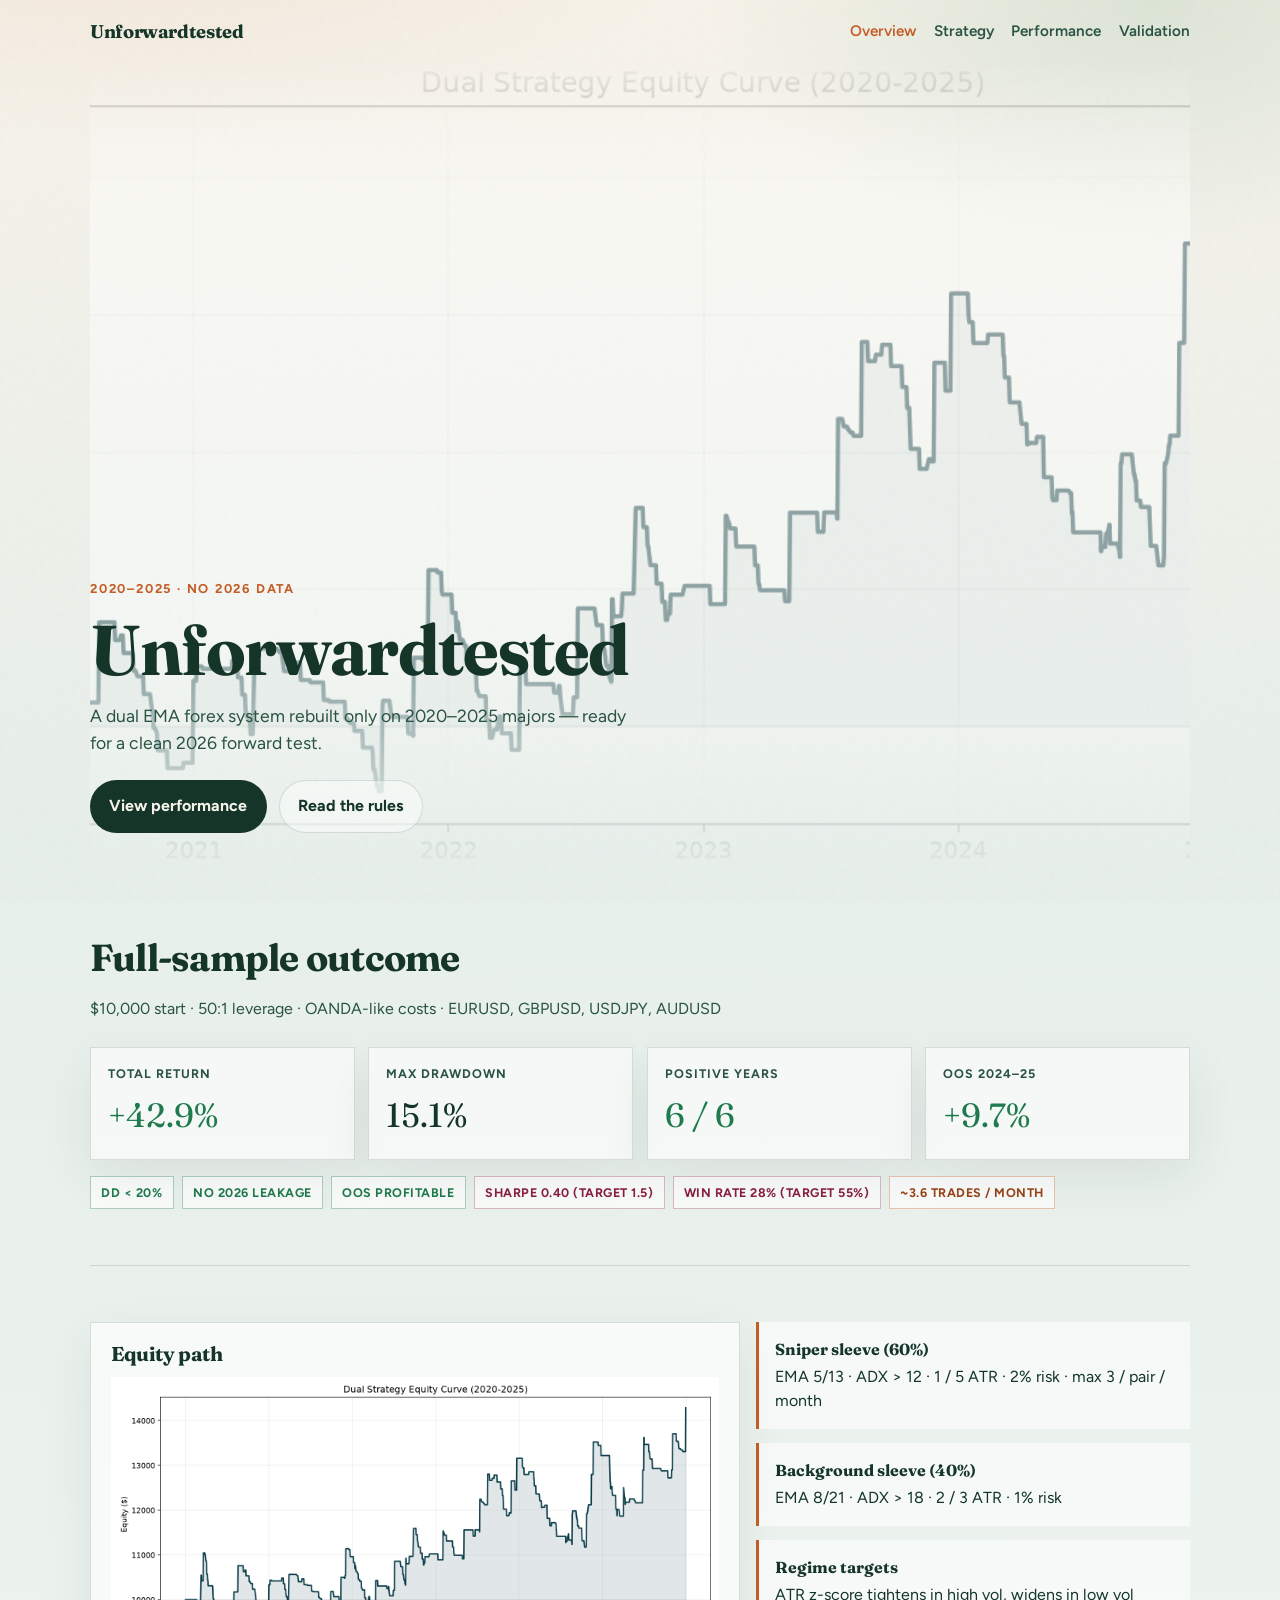
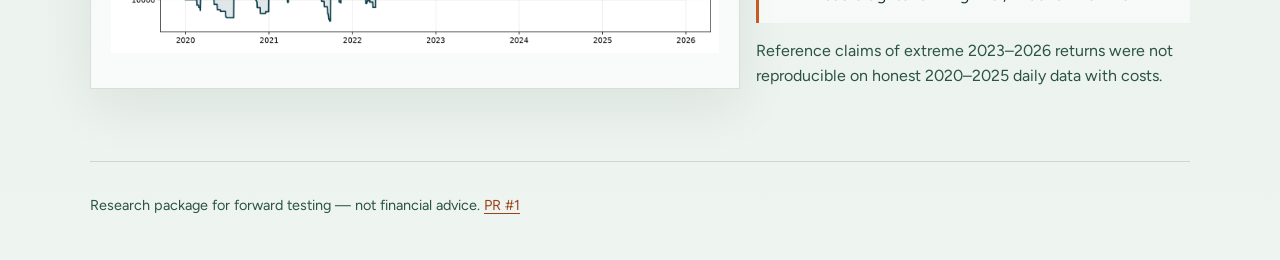
==== docs/index.html @ 8cc8ea9a "Add browsable HTML report pages for the 2020-2025 strategy Static multi-page site under docs/ with o" ====
<!DOCTYPE html>
<html lang="en">
<head>
  <meta charset="UTF-8" />
  <meta name="viewport" content="width=device-width, initial-scale=1" />
  <title>Unforwardtested — 2020–2025 Dual EMA Strategy</title>
  <link rel="stylesheet" href="styles.css" />
</head>
<body>
  <div class="wrap">
    <nav class="nav">
      <a class="brand" href="index.html">Unforwardtested</a>
      <div class="nav-links">
        <a class="active" href="index.html">Overview</a>
        <a href="strategy.html">Strategy</a>
        <a href="performance.html">Performance</a>
        <a href="validation.html">Validation</a>
      </div>
    </nav>

    <header class="hero">
      <div class="hero-visual" aria-hidden="true">
        <img src="assets/equity_curve.png" alt="" />
      </div>
      <div class="hero-copy">
        <p class="eyebrow">2020–2025 · No 2026 data</p>
        <h1>Unforwardtested</h1>
        <p class="lede">
          A dual EMA forex system rebuilt only on 2020–2025 majors — ready for a clean 2026 forward test.
        </p>
        <div class="cta-row">
          <a class="btn btn-primary" href="performance.html">View performance</a>
          <a class="btn btn-ghost" href="strategy.html">Read the rules</a>
        </div>
      </div>
    </header>

    <section class="section">
      <div class="section-head">
        <h2>Full-sample outcome</h2>
        <p>$10,000 start · 50:1 leverage · OANDA-like costs · EURUSD, GBPUSD, USDJPY, AUDUSD</p>
      </div>
      <div class="metric-strip">
        <div class="metric">
          <div class="label">Total return</div>
          <div class="value good">+42.9%</div>
        </div>
        <div class="metric">
          <div class="label">Max drawdown</div>
          <div class="value">15.1%</div>
        </div>
        <div class="metric">
          <div class="label">Positive years</div>
          <div class="value good">6 / 6</div>
        </div>
        <div class="metric">
          <div class="label">OOS 2024–25</div>
          <div class="value good">+9.7%</div>
        </div>
      </div>
      <div class="badge-row">
        <span class="badge pass">DD &lt; 20%</span>
        <span class="badge pass">No 2026 leakage</span>
        <span class="badge pass">OOS profitable</span>
        <span class="badge fail">Sharpe 0.40 (target 1.5)</span>
        <span class="badge fail">Win rate 28% (target 55%)</span>
        <span class="badge partial">~3.6 trades / month</span>
      </div>
    </section>

    <section class="section">
      <div class="grid-2">
        <div class="panel">
          <h3>Equity path</h3>
          <img src="assets/equity_curve.png" alt="Equity curve 2020 to 2025" />
        </div>
        <div>
          <ul class="rule-list">
            <li>
              <strong>Sniper sleeve (60%)</strong>
              EMA 5/13 · ADX &gt; 12 · 1 / 5 ATR · 2% risk · max 3 / pair / month
            </li>
            <li>
              <strong>Background sleeve (40%)</strong>
              EMA 8/21 · ADX &gt; 18 · 2 / 3 ATR · 1% risk
            </li>
            <li>
              <strong>Regime targets</strong>
              ATR z-score tightens in high vol, widens in low vol
            </li>
          </ul>
          <p style="margin:1rem 0 0;color:var(--ink-soft)">
            Reference claims of extreme 2023–2026 returns were not reproducible on honest 2020–2025 daily data with costs.
          </p>
        </div>
      </div>
    </section>

    <footer class="footer">
      Research package for forward testing — not financial advice.
      <a href="https://github.com/cyrusw17/unforwardtested/pull/1">PR #1</a>
    </footer>
  </div>
</body>
</html>
---- docs/styles.css ----
@import url("https://fonts.googleapis.com/css2?family=Fraunces:opsz,wght@9..144,500;9..144,700&family=Figtree:wght@400;500;600;700&display=swap");

:root {
  --ink: #143528;
  --ink-soft: #2a5343;
  --paper: #f3efe4;
  --paper-2: #e7efea;
  --copper: #c45c26;
  --copper-deep: #9a4318;
  --line: rgba(20, 53, 40, 0.14);
  --good: #1f7a4d;
  --bad: #8b1e3f;
  --shadow: 0 18px 50px rgba(20, 53, 40, 0.08);
  --max: 1100px;
}

* { box-sizing: border-box; }
html { scroll-behavior: smooth; }
body {
  margin: 0;
  font-family: "Figtree", sans-serif;
  color: var(--ink);
  background:
    radial-gradient(1200px 600px at 10% -10%, rgba(196, 92, 38, 0.12), transparent 55%),
    radial-gradient(900px 500px at 90% 0%, rgba(31, 122, 77, 0.12), transparent 50%),
    linear-gradient(180deg, #f7f3ea 0%, var(--paper-2) 45%, #eef4f0 100%);
  min-height: 100vh;
  line-height: 1.55;
}

body::before {
  content: "";
  position: fixed;
  inset: 0;
  pointer-events: none;
  opacity: 0.035;
  background-image: url("data:image/svg+xml,%3Csvg viewBox='0 0 200 200' xmlns='http://www.w3.org/2000/svg'%3E%3Cfilter id='n'%3E%3CfeTurbulence type='fractalNoise' baseFrequency='0.8' numOctaves='4' stitchTiles='stitch'/%3E%3C/filter%3E%3Crect width='100%25' height='100%25' filter='url(%23n)'/%3E%3C/svg%3E");
  z-index: 0;
}

a { color: var(--copper-deep); text-decoration-thickness: 1px; text-underline-offset: 3px; }
a:hover { color: var(--copper); }

.wrap {
  width: min(var(--max), calc(100% - 2rem));
  margin: 0 auto;
  position: relative;
  z-index: 1;
}

.nav {
  display: flex;
  align-items: center;
  justify-content: space-between;
  gap: 1rem;
  padding: 1.1rem 0 0.4rem;
}
.brand {
  font-family: "Fraunces", serif;
  font-weight: 700;
  font-size: 1.15rem;
  letter-spacing: -0.02em;
  color: var(--ink);
  text-decoration: none;
}
.nav-links {
  display: flex;
  flex-wrap: wrap;
  gap: 0.85rem 1.1rem;
  font-size: 0.95rem;
  font-weight: 600;
}
.nav-links a {
  color: var(--ink-soft);
  text-decoration: none;
}
.nav-links a:hover,
.nav-links a.active { color: var(--copper); }

.hero {
  min-height: calc(100vh - 4.5rem);
  display: grid;
  align-content: end;
  padding: 2rem 0 3rem;
  position: relative;
}
.hero-visual {
  position: absolute;
  inset: 0;
  z-index: 0;
  border-radius: 0;
  overflow: hidden;
  mask-image: linear-gradient(180deg, transparent 0%, #000 18%, #000 72%, transparent 100%);
}
.hero-visual img {
  width: 100%;
  height: 100%;
  object-fit: cover;
  object-position: center 35%;
  opacity: 0.42;
  filter: saturate(0.85) contrast(1.05);
  transform: scale(1.02);
  animation: drift 18s ease-in-out infinite alternate;
}
@keyframes drift {
  from { transform: scale(1.02) translateY(0); }
  to { transform: scale(1.05) translateY(-1.5%); }
}
.hero-copy {
  position: relative;
  z-index: 1;
  max-width: 38rem;
  animation: rise 0.8s ease both;
}
@keyframes rise {
  from { opacity: 0; transform: translateY(18px); }
  to { opacity: 1; transform: translateY(0); }
}
.eyebrow {
  font-size: 0.8rem;
  font-weight: 700;
  letter-spacing: 0.14em;
  text-transform: uppercase;
  color: var(--copper);
  margin: 0 0 0.75rem;
}
h1, h2, h3 {
  font-family: "Fraunces", serif;
  letter-spacing: -0.02em;
  line-height: 1.12;
  margin: 0 0 0.75rem;
}
h1 { font-size: clamp(2.6rem, 7vw, 4.4rem); }
h2 { font-size: clamp(1.7rem, 3.5vw, 2.35rem); }
h3 { font-size: 1.25rem; }
.lede {
  font-size: 1.1rem;
  color: var(--ink-soft);
  max-width: 34rem;
  margin: 0 0 1.5rem;
}
.cta-row {
  display: flex;
  flex-wrap: wrap;
  gap: 0.75rem;
}
.btn {
  display: inline-flex;
  align-items: center;
  justify-content: center;
  padding: 0.8rem 1.15rem;
  border-radius: 999px;
  font-weight: 700;
  text-decoration: none;
  border: 1.5px solid transparent;
  transition: transform 0.2s ease, background 0.2s ease, color 0.2s ease;
}
.btn:hover { transform: translateY(-1px); }
.btn-primary {
  background: var(--ink);
  color: #f7f3ea;
}
.btn-primary:hover { background: var(--copper); color: #fff; }
.btn-ghost {
  background: rgba(255,255,255,0.45);
  border-color: var(--line);
  color: var(--ink);
  backdrop-filter: blur(6px);
}

.section {
  padding: 3.5rem 0;
  animation: rise 0.7s ease both;
}
.section + .section { border-top: 1px solid var(--line); }
.section-head {
  display: grid;
  gap: 0.4rem;
  margin-bottom: 1.6rem;
  max-width: 40rem;
}
.section-head p { margin: 0; color: var(--ink-soft); }

.metric-strip {
  display: grid;
  grid-template-columns: repeat(4, minmax(0, 1fr));
  gap: 0.85rem;
  margin: 1.5rem 0 0;
}
.metric {
  padding: 1rem 1.05rem 1.1rem;
  background: rgba(255,255,255,0.55);
  border: 1px solid var(--line);
  box-shadow: var(--shadow);
  animation: rise 0.8s ease both;
}
.metric:nth-child(2) { animation-delay: 0.08s; }
.metric:nth-child(3) { animation-delay: 0.16s; }
.metric:nth-child(4) { animation-delay: 0.24s; }
.metric .label {
  font-size: 0.78rem;
  font-weight: 700;
  letter-spacing: 0.08em;
  text-transform: uppercase;
  color: var(--ink-soft);
}
.metric .value {
  font-family: "Fraunces", serif;
  font-size: clamp(1.6rem, 3vw, 2.1rem);
  margin-top: 0.35rem;
}
.metric .value.good { color: var(--good); }
.metric .value.warn { color: var(--copper-deep); }

.panel {
  background: rgba(255,255,255,0.62);
  border: 1px solid var(--line);
  box-shadow: var(--shadow);
  padding: 1.25rem;
}
.panel img {
  width: 100%;
  height: auto;
  display: block;
}
.grid-2 {
  display: grid;
  grid-template-columns: 1.2fr 0.8fr;
  gap: 1rem;
}
.grid-2b {
  display: grid;
  grid-template-columns: 1fr 1fr;
  gap: 1rem;
}

table {
  width: 100%;
  border-collapse: collapse;
  font-size: 0.95rem;
}
th, td {
  text-align: left;
  padding: 0.7rem 0.55rem;
  border-bottom: 1px solid var(--line);
}
th {
  font-size: 0.75rem;
  letter-spacing: 0.08em;
  text-transform: uppercase;
  color: var(--ink-soft);
}
td.num, th.num { text-align: right; font-variant-numeric: tabular-nums; }
.pos { color: var(--good); font-weight: 700; }
.neg { color: var(--bad); font-weight: 700; }

.rule-list {
  list-style: none;
  padding: 0;
  margin: 0;
  display: grid;
  gap: 0.85rem;
}
.rule-list li {
  padding: 0.95rem 1rem;
  background: rgba(255,255,255,0.55);
  border-left: 3px solid var(--copper);
}
.rule-list strong { display: block; font-family: "Fraunces", serif; margin-bottom: 0.2rem; }

.badge-row { display: flex; flex-wrap: wrap; gap: 0.5rem; margin-top: 1rem; }
.badge {
  font-size: 0.78rem;
  font-weight: 700;
  letter-spacing: 0.04em;
  text-transform: uppercase;
  padding: 0.35rem 0.65rem;
  border: 1px solid var(--line);
  background: rgba(255,255,255,0.7);
}
.badge.pass { border-color: rgba(31,122,77,0.35); color: var(--good); }
.badge.fail { border-color: rgba(139,30,63,0.3); color: var(--bad); }
.badge.partial { border-color: rgba(196,92,38,0.35); color: var(--copper-deep); }

.footer {
  padding: 2rem 0 2.75rem;
  color: var(--ink-soft);
  font-size: 0.9rem;
  border-top: 1px solid var(--line);
  margin-top: 1rem;
}

@media (max-width: 860px) {
  .metric-strip,
  .grid-2,
  .grid-2b { grid-template-columns: 1fr; }
  .hero { min-height: auto; padding-top: 4rem; }
  .nav { flex-direction: column; align-items: flex-start; }
}
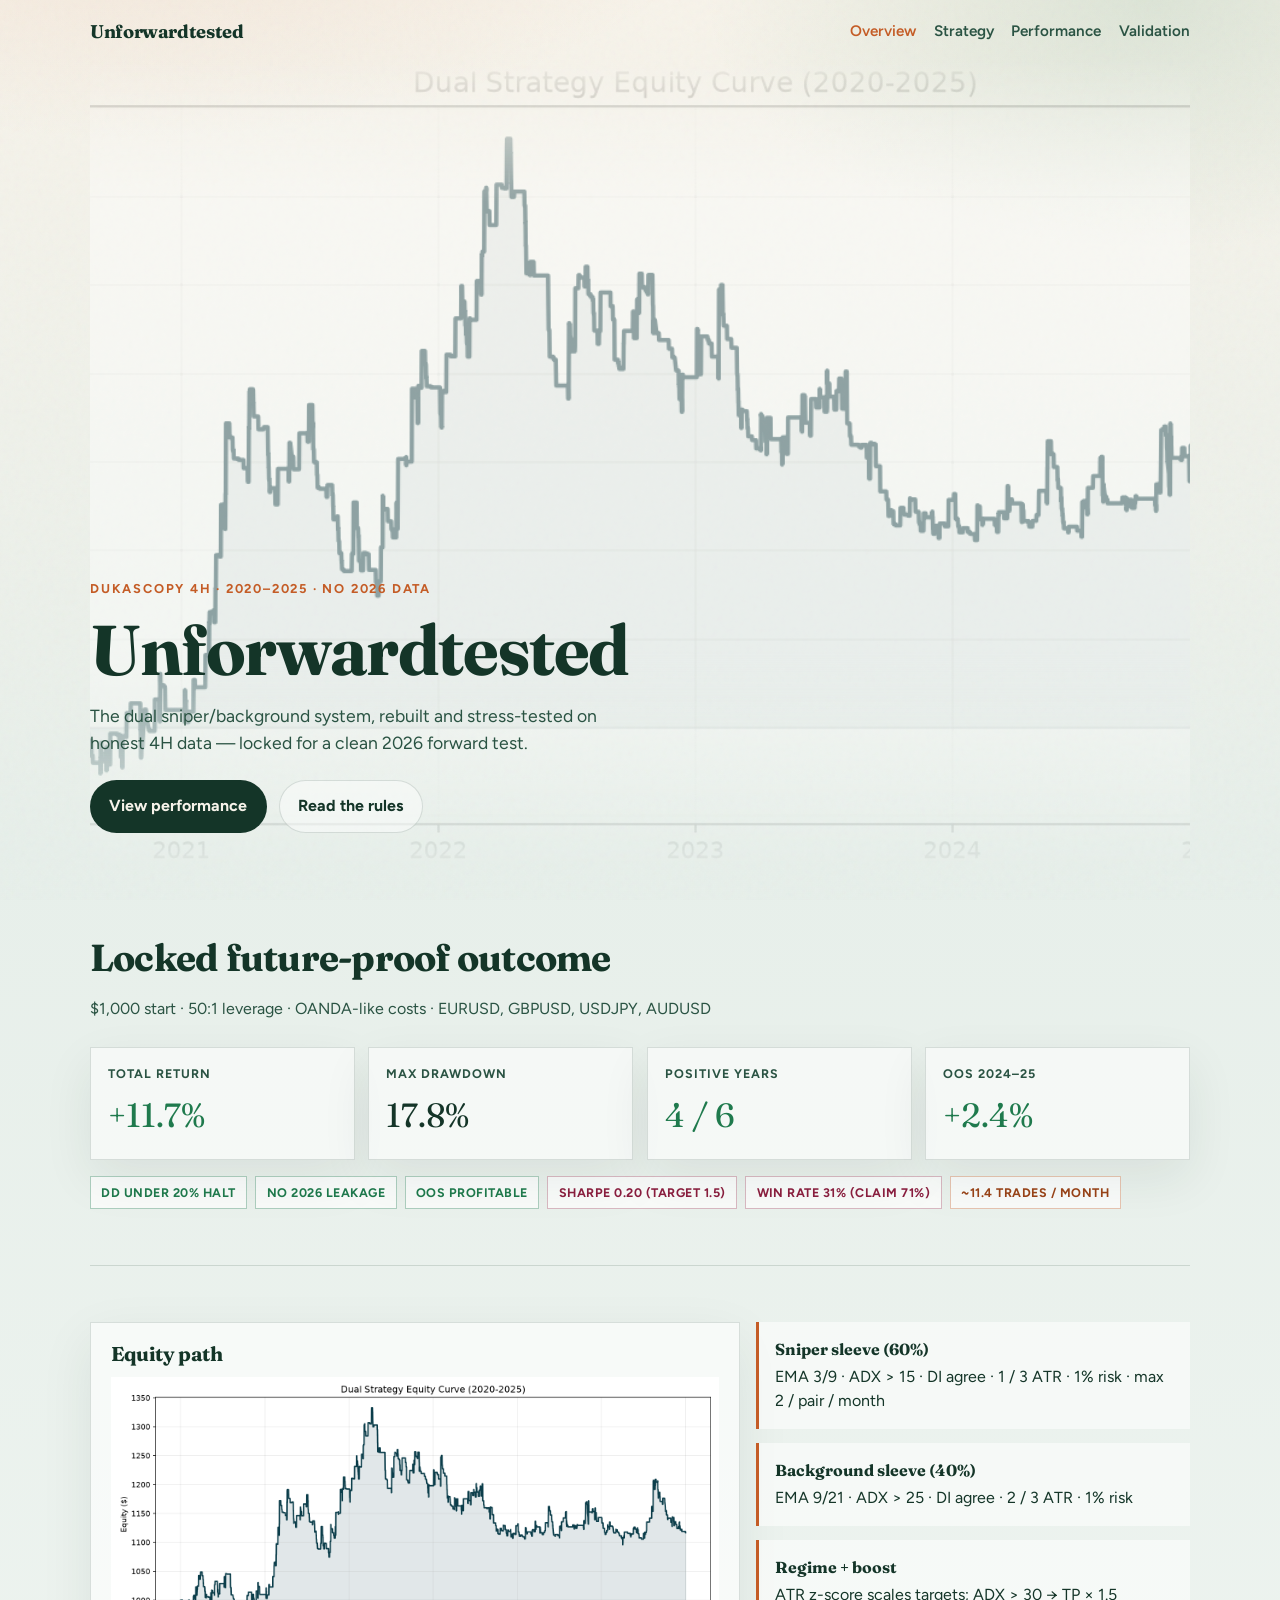
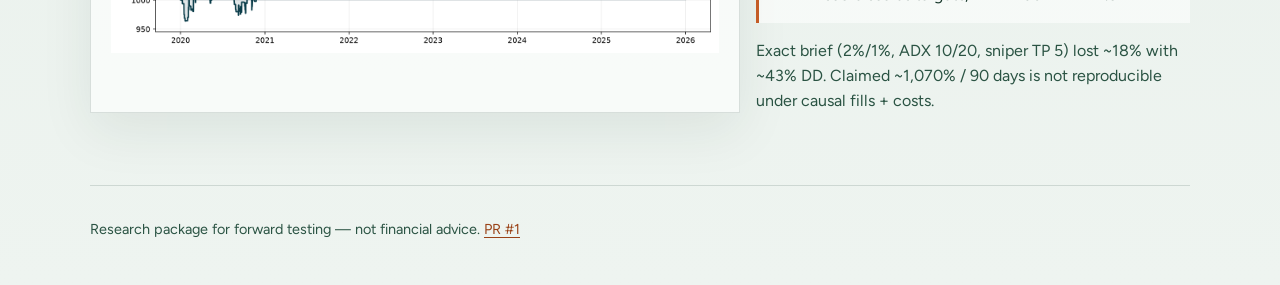
==== commit f5fdd749: "Lock future-proof H4 dual strategy after causal config sweeps Implement the requested sniper/backgro" ====
--- a/docs/index.html
+++ b/docs/index.html
@@ -3,7 +3,7 @@
 <head>
   <meta charset="UTF-8" />
   <meta name="viewport" content="width=device-width, initial-scale=1" />
-  <title>Unforwardtested — 2020–2025 Dual EMA Strategy</title>
+  <title>Unforwardtested — 2020–2025 Dual Strategy (4H)</title>
   <link rel="stylesheet" href="styles.css" />
 </head>
 <body>
@@ -23,10 +23,10 @@
         <img src="assets/equity_curve.png" alt="" />
       </div>
       <div class="hero-copy">
-        <p class="eyebrow">2020–2025 · No 2026 data</p>
+        <p class="eyebrow">Dukascopy 4H · 2020–2025 · No 2026 data</p>
         <h1>Unforwardtested</h1>
         <p class="lede">
-          A dual EMA forex system rebuilt only on 2020–2025 majors — ready for a clean 2026 forward test.
+          The dual sniper/background system, rebuilt and stress-tested on honest 4H data — locked for a clean 2026 forward test.
         </p>
         <div class="cta-row">
           <a class="btn btn-primary" href="performance.html">View performance</a>
@@ -37,34 +37,34 @@
 
     <section class="section">
       <div class="section-head">
-        <h2>Full-sample outcome</h2>
-        <p>$10,000 start · 50:1 leverage · OANDA-like costs · EURUSD, GBPUSD, USDJPY, AUDUSD</p>
+        <h2>Locked future-proof outcome</h2>
+        <p>$1,000 start · 50:1 leverage · OANDA-like costs · EURUSD, GBPUSD, USDJPY, AUDUSD</p>
       </div>
       <div class="metric-strip">
         <div class="metric">
           <div class="label">Total return</div>
-          <div class="value good">+42.9%</div>
+          <div class="value good">+11.7%</div>
         </div>
         <div class="metric">
           <div class="label">Max drawdown</div>
-          <div class="value">15.1%</div>
+          <div class="value">17.8%</div>
         </div>
         <div class="metric">
           <div class="label">Positive years</div>
-          <div class="value good">6 / 6</div>
+          <div class="value good">4 / 6</div>
         </div>
         <div class="metric">
           <div class="label">OOS 2024–25</div>
-          <div class="value good">+9.7%</div>
+          <div class="value good">+2.4%</div>
         </div>
       </div>
       <div class="badge-row">
-        <span class="badge pass">DD &lt; 20%</span>
+        <span class="badge pass">DD under 20% halt</span>
         <span class="badge pass">No 2026 leakage</span>
         <span class="badge pass">OOS profitable</span>
-        <span class="badge fail">Sharpe 0.40 (target 1.5)</span>
-        <span class="badge fail">Win rate 28% (target 55%)</span>
-        <span class="badge partial">~3.6 trades / month</span>
+        <span class="badge fail">Sharpe 0.20 (target 1.5)</span>
+        <span class="badge fail">Win rate 31% (claim 71%)</span>
+        <span class="badge partial">~11.4 trades / month</span>
       </div>
     </section>
 
@@ -78,19 +78,20 @@
           <ul class="rule-list">
             <li>
               <strong>Sniper sleeve (60%)</strong>
-              EMA 5/13 · ADX &gt; 12 · 1 / 5 ATR · 2% risk · max 3 / pair / month
+              EMA 3/9 · ADX &gt; 15 · DI agree · 1 / 3 ATR · 1% risk · max 2 / pair / month
             </li>
             <li>
               <strong>Background sleeve (40%)</strong>
-              EMA 8/21 · ADX &gt; 18 · 2 / 3 ATR · 1% risk
+              EMA 9/21 · ADX &gt; 25 · DI agree · 2 / 3 ATR · 1% risk
             </li>
             <li>
-              <strong>Regime targets</strong>
-              ATR z-score tightens in high vol, widens in low vol
+              <strong>Regime + boost</strong>
+              ATR z-score scales targets; ADX &gt; 30 → TP × 1.5
             </li>
           </ul>
           <p style="margin:1rem 0 0;color:var(--ink-soft)">
-            Reference claims of extreme 2023–2026 returns were not reproducible on honest 2020–2025 daily data with costs.
+            Exact brief (2%/1%, ADX 10/20, sniper TP 5) lost ~18% with ~43% DD.
+            Claimed ~1,070% / 90 days is not reproducible under causal fills + costs.
           </p>
         </div>
       </div>
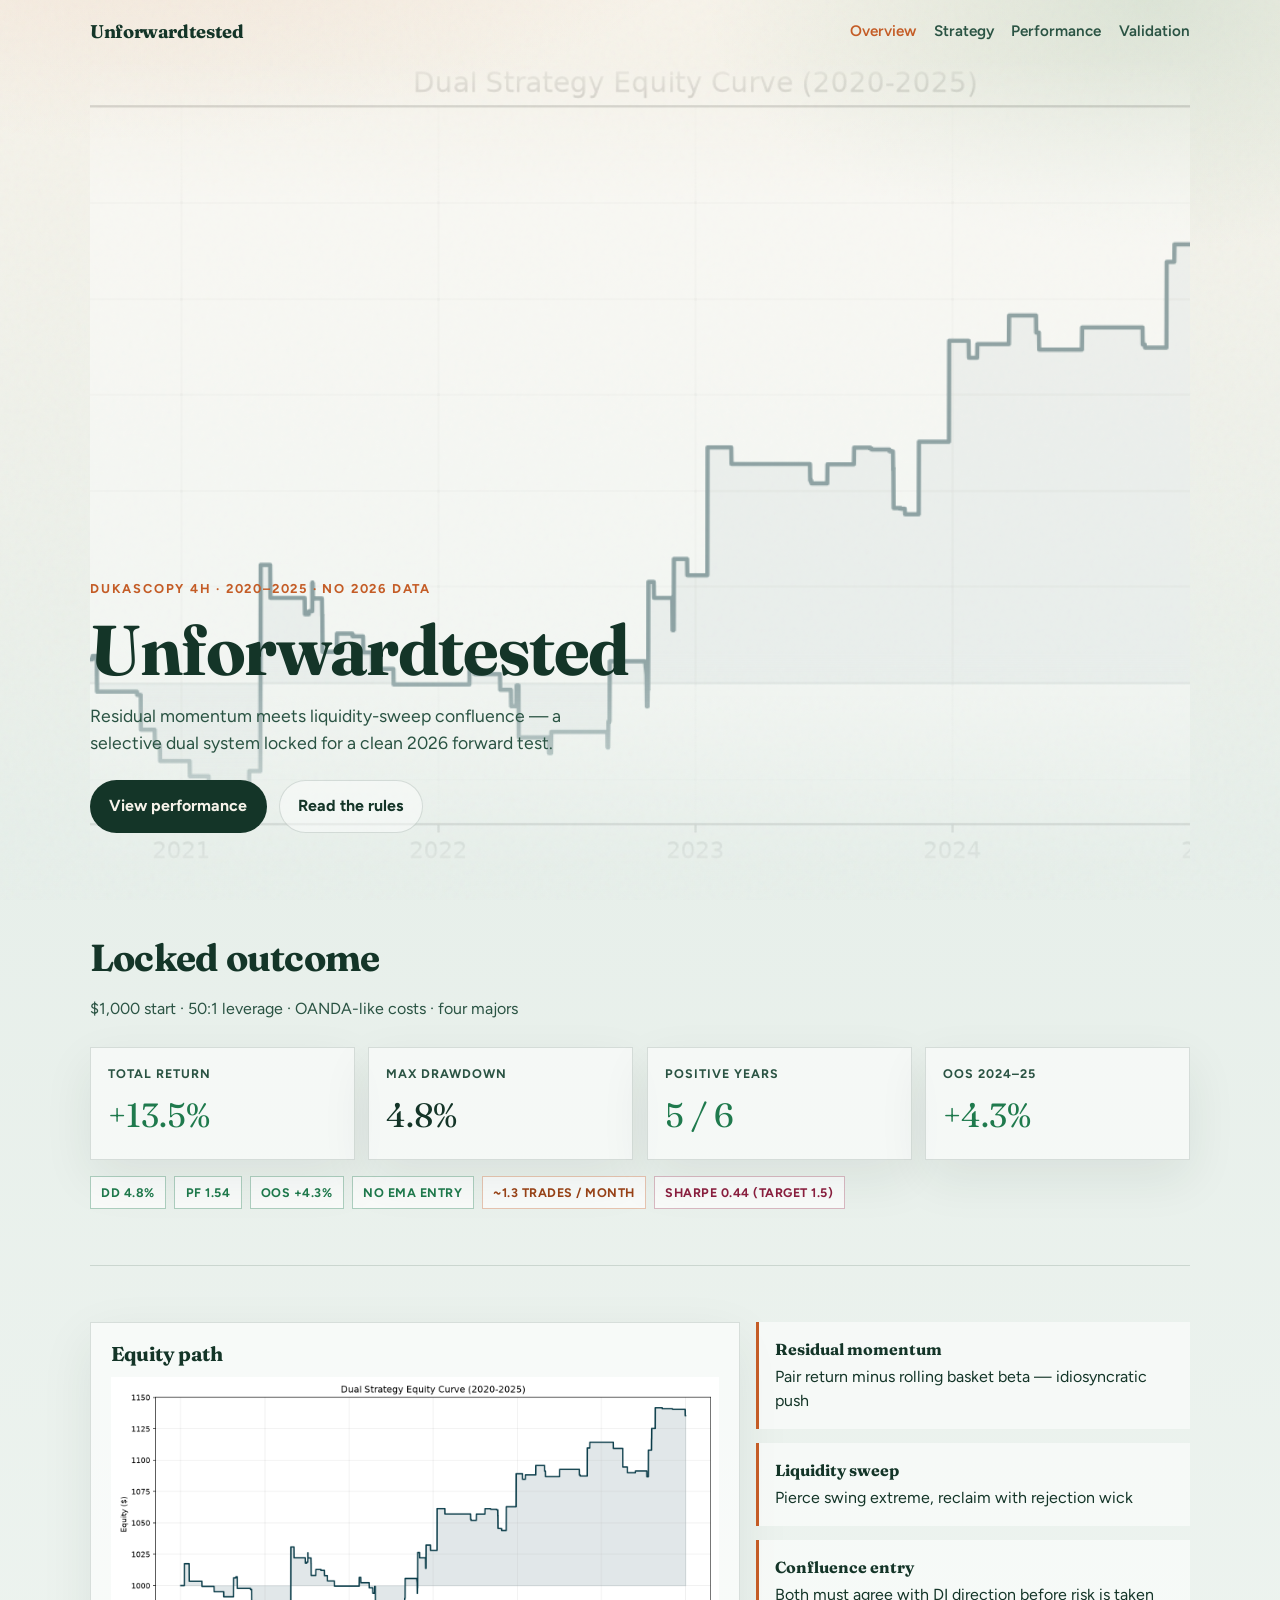
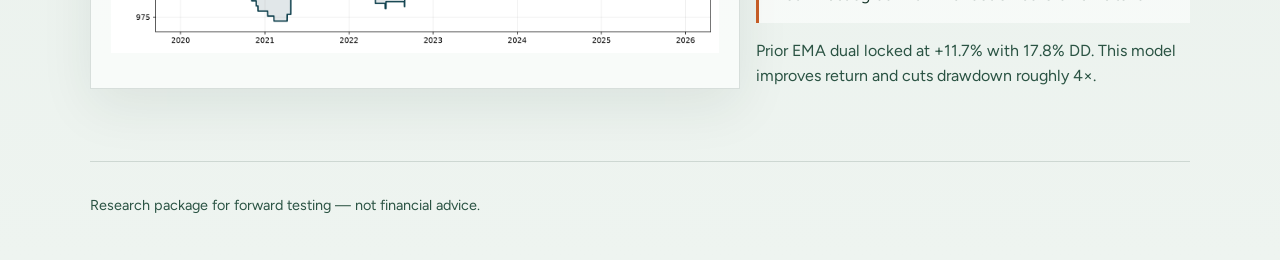
==== commit eeecb5b3: "Replace EMA entry with residual momentum × liquidity sweep Introduce basket-residualized momentum an" ====
--- a/docs/index.html
+++ b/docs/index.html
@@ -3,7 +3,7 @@
 <head>
   <meta charset="UTF-8" />
   <meta name="viewport" content="width=device-width, initial-scale=1" />
-  <title>Unforwardtested — 2020–2025 Dual Strategy (4H)</title>
+  <title>Unforwardtested — Residual Momentum × Liquidity Sweep</title>
   <link rel="stylesheet" href="styles.css" />
 </head>
 <body>
@@ -26,7 +26,7 @@
         <p class="eyebrow">Dukascopy 4H · 2020–2025 · No 2026 data</p>
         <h1>Unforwardtested</h1>
         <p class="lede">
-          The dual sniper/background system, rebuilt and stress-tested on honest 4H data — locked for a clean 2026 forward test.
+          Residual momentum meets liquidity-sweep confluence — a selective dual system locked for a clean 2026 forward test.
         </p>
         <div class="cta-row">
           <a class="btn btn-primary" href="performance.html">View performance</a>
@@ -37,34 +37,22 @@
 
     <section class="section">
       <div class="section-head">
-        <h2>Locked future-proof outcome</h2>
-        <p>$1,000 start · 50:1 leverage · OANDA-like costs · EURUSD, GBPUSD, USDJPY, AUDUSD</p>
+        <h2>Locked outcome</h2>
+        <p>$1,000 start · 50:1 leverage · OANDA-like costs · four majors</p>
       </div>
       <div class="metric-strip">
-        <div class="metric">
-          <div class="label">Total return</div>
-          <div class="value good">+11.7%</div>
-        </div>
-        <div class="metric">
-          <div class="label">Max drawdown</div>
-          <div class="value">17.8%</div>
-        </div>
-        <div class="metric">
-          <div class="label">Positive years</div>
-          <div class="value good">4 / 6</div>
-        </div>
-        <div class="metric">
-          <div class="label">OOS 2024–25</div>
-          <div class="value good">+2.4%</div>
-        </div>
+        <div class="metric"><div class="label">Total return</div><div class="value good">+13.5%</div></div>
+        <div class="metric"><div class="label">Max drawdown</div><div class="value">4.8%</div></div>
+        <div class="metric"><div class="label">Positive years</div><div class="value good">5 / 6</div></div>
+        <div class="metric"><div class="label">OOS 2024–25</div><div class="value good">+4.3%</div></div>
       </div>
       <div class="badge-row">
-        <span class="badge pass">DD under 20% halt</span>
-        <span class="badge pass">No 2026 leakage</span>
-        <span class="badge pass">OOS profitable</span>
-        <span class="badge fail">Sharpe 0.20 (target 1.5)</span>
-        <span class="badge fail">Win rate 31% (claim 71%)</span>
-        <span class="badge partial">~11.4 trades / month</span>
+        <span class="badge pass">DD 4.8%</span>
+        <span class="badge pass">PF 1.54</span>
+        <span class="badge pass">OOS +4.3%</span>
+        <span class="badge pass">No EMA entry</span>
+        <span class="badge partial">~1.3 trades / month</span>
+        <span class="badge fail">Sharpe 0.44 (target 1.5)</span>
       </div>
     </section>
 
@@ -76,22 +64,12 @@
         </div>
         <div>
           <ul class="rule-list">
-            <li>
-              <strong>Sniper sleeve (60%)</strong>
-              EMA 3/9 · ADX &gt; 15 · DI agree · 1 / 3 ATR · 1% risk · max 2 / pair / month
-            </li>
-            <li>
-              <strong>Background sleeve (40%)</strong>
-              EMA 9/21 · ADX &gt; 25 · DI agree · 2 / 3 ATR · 1% risk
-            </li>
-            <li>
-              <strong>Regime + boost</strong>
-              ATR z-score scales targets; ADX &gt; 30 → TP × 1.5
-            </li>
+            <li><strong>Residual momentum</strong> Pair return minus rolling basket beta — idiosyncratic push</li>
+            <li><strong>Liquidity sweep</strong> Pierce swing extreme, reclaim with rejection wick</li>
+            <li><strong>Confluence entry</strong> Both must agree with DI direction before risk is taken</li>
           </ul>
           <p style="margin:1rem 0 0;color:var(--ink-soft)">
-            Exact brief (2%/1%, ADX 10/20, sniper TP 5) lost ~18% with ~43% DD.
-            Claimed ~1,070% / 90 days is not reproducible under causal fills + costs.
+            Prior EMA dual locked at +11.7% with 17.8% DD. This model improves return and cuts drawdown roughly 4×.
           </p>
         </div>
       </div>
@@ -99,7 +77,6 @@
 
     <footer class="footer">
       Research package for forward testing — not financial advice.
-      <a href="https://github.com/cyrusw17/unforwardtested/pull/1">PR #1</a>
     </footer>
   </div>
 </body>
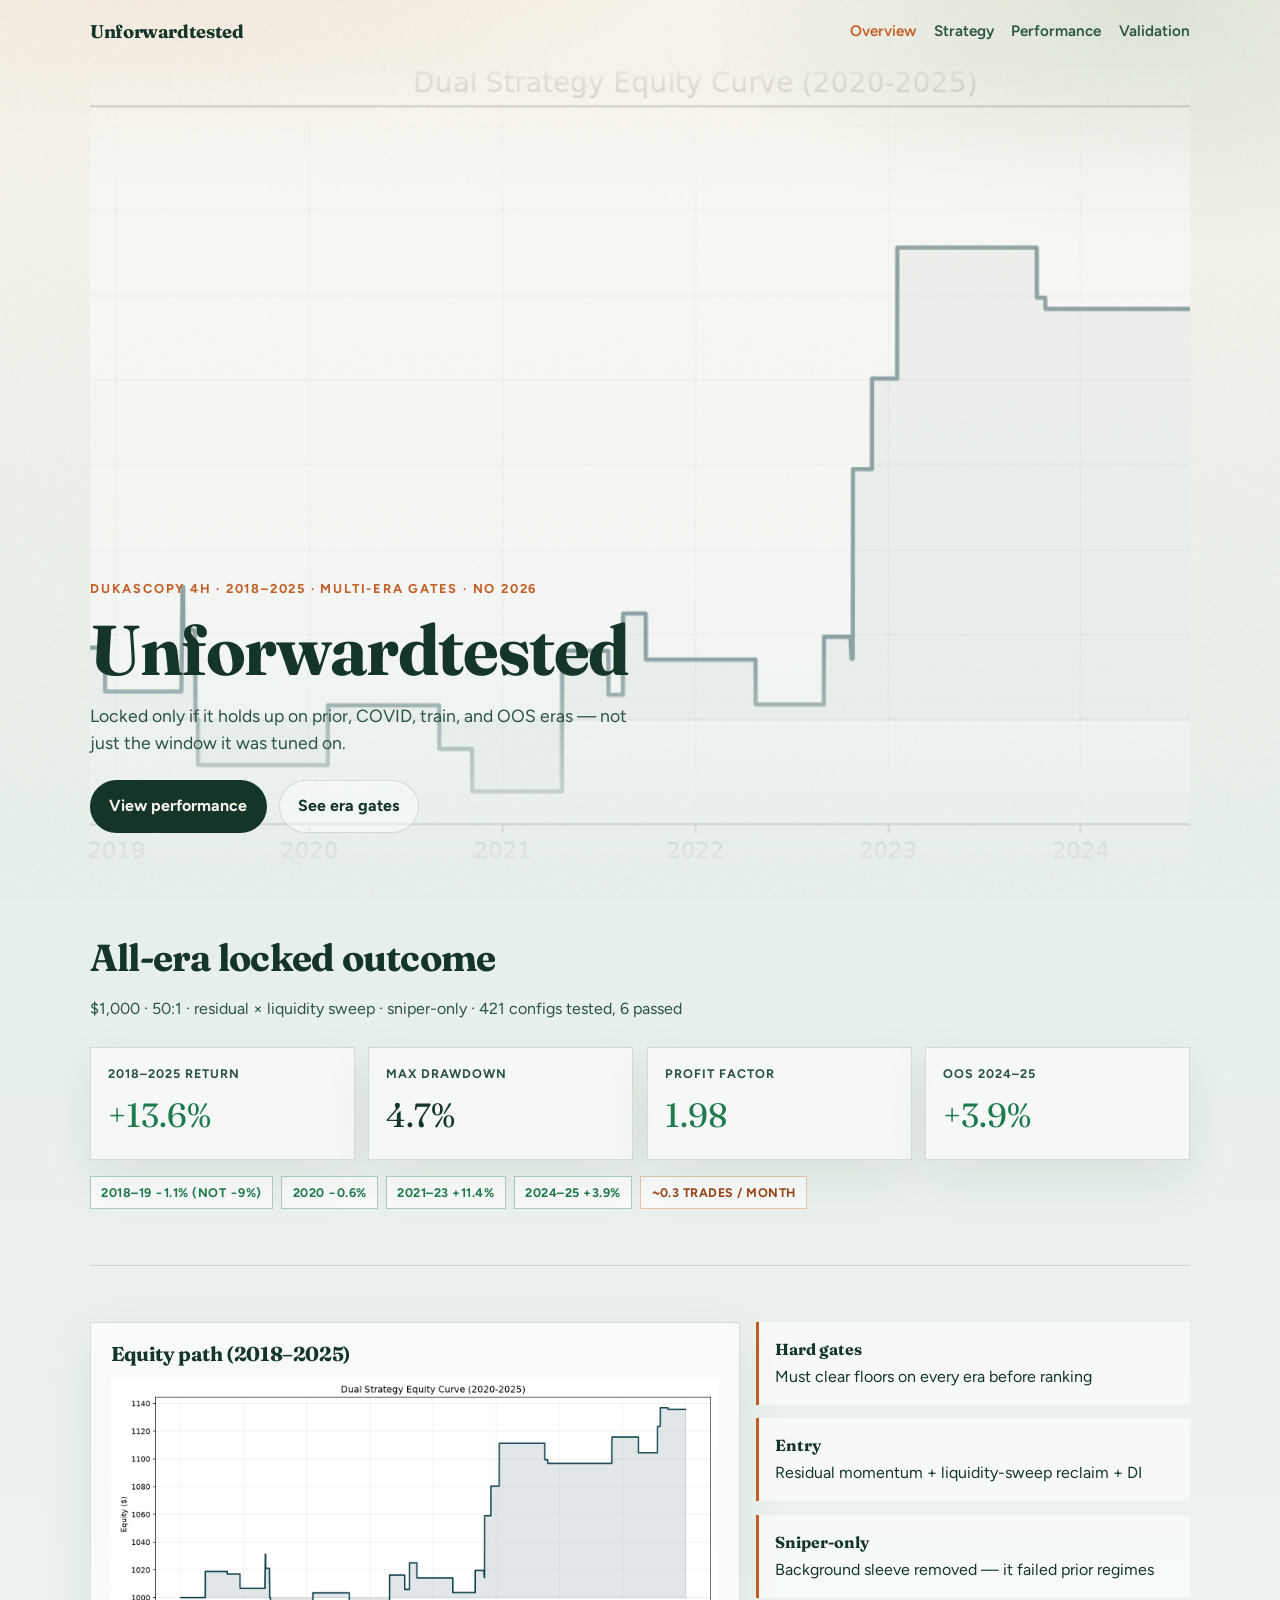
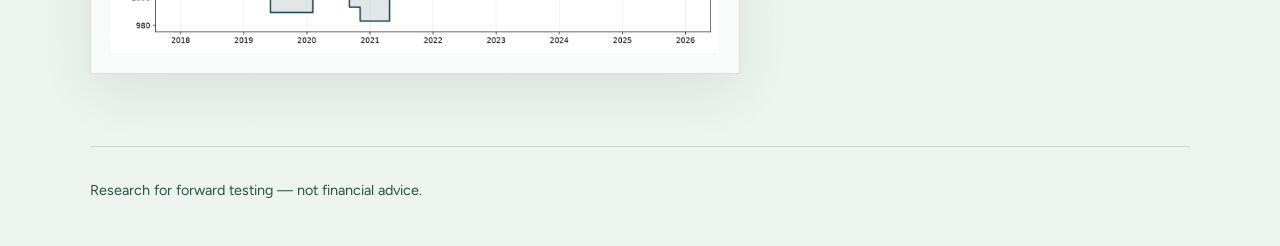
==== commit e2170ba5: "Lock all-era residual×sweep under multi-regime hard gates Reject train-window-only configs. Select s" ====
--- a/docs/index.html
+++ b/docs/index.html
@@ -3,7 +3,7 @@
 <head>
   <meta charset="UTF-8" />
   <meta name="viewport" content="width=device-width, initial-scale=1" />
-  <title>Unforwardtested — Residual Momentum × Liquidity Sweep</title>
+  <title>Unforwardtested — All-Era Robust Strategy</title>
   <link rel="stylesheet" href="styles.css" />
 </head>
 <body>
@@ -23,61 +23,55 @@
         <img src="assets/equity_curve.png" alt="" />
       </div>
       <div class="hero-copy">
-        <p class="eyebrow">Dukascopy 4H · 2020–2025 · No 2026 data</p>
+        <p class="eyebrow">Dukascopy 4H · 2018–2025 · Multi-era gates · No 2026</p>
         <h1>Unforwardtested</h1>
         <p class="lede">
-          Residual momentum meets liquidity-sweep confluence — a selective dual system locked for a clean 2026 forward test.
+          Locked only if it holds up on prior, COVID, train, and OOS eras — not just the window it was tuned on.
         </p>
         <div class="cta-row">
           <a class="btn btn-primary" href="performance.html">View performance</a>
-          <a class="btn btn-ghost" href="strategy.html">Read the rules</a>
+          <a class="btn btn-ghost" href="validation.html">See era gates</a>
         </div>
       </div>
     </header>
 
     <section class="section">
       <div class="section-head">
-        <h2>Locked outcome</h2>
-        <p>$1,000 start · 50:1 leverage · OANDA-like costs · four majors</p>
+        <h2>All-era locked outcome</h2>
+        <p>$1,000 · 50:1 · residual × liquidity sweep · sniper-only · 421 configs tested, 6 passed</p>
       </div>
       <div class="metric-strip">
-        <div class="metric"><div class="label">Total return</div><div class="value good">+13.5%</div></div>
-        <div class="metric"><div class="label">Max drawdown</div><div class="value">4.8%</div></div>
-        <div class="metric"><div class="label">Positive years</div><div class="value good">5 / 6</div></div>
-        <div class="metric"><div class="label">OOS 2024–25</div><div class="value good">+4.3%</div></div>
+        <div class="metric"><div class="label">2018–2025 return</div><div class="value good">+13.6%</div></div>
+        <div class="metric"><div class="label">Max drawdown</div><div class="value">4.7%</div></div>
+        <div class="metric"><div class="label">Profit factor</div><div class="value good">1.98</div></div>
+        <div class="metric"><div class="label">OOS 2024–25</div><div class="value good">+3.9%</div></div>
       </div>
       <div class="badge-row">
-        <span class="badge pass">DD 4.8%</span>
-        <span class="badge pass">PF 1.54</span>
-        <span class="badge pass">OOS +4.3%</span>
-        <span class="badge pass">No EMA entry</span>
-        <span class="badge partial">~1.3 trades / month</span>
-        <span class="badge fail">Sharpe 0.44 (target 1.5)</span>
+        <span class="badge pass">2018–19 −1.1% (not −9%)</span>
+        <span class="badge pass">2020 −0.6%</span>
+        <span class="badge pass">2021–23 +11.4%</span>
+        <span class="badge pass">2024–25 +3.9%</span>
+        <span class="badge partial">~0.3 trades / month</span>
       </div>
     </section>
 
     <section class="section">
       <div class="grid-2">
         <div class="panel">
-          <h3>Equity path</h3>
-          <img src="assets/equity_curve.png" alt="Equity curve 2020 to 2025" />
+          <h3>Equity path (2018–2025)</h3>
+          <img src="assets/equity_curve.png" alt="Equity curve" />
         </div>
         <div>
           <ul class="rule-list">
-            <li><strong>Residual momentum</strong> Pair return minus rolling basket beta — idiosyncratic push</li>
-            <li><strong>Liquidity sweep</strong> Pierce swing extreme, reclaim with rejection wick</li>
-            <li><strong>Confluence entry</strong> Both must agree with DI direction before risk is taken</li>
+            <li><strong>Hard gates</strong> Must clear floors on every era before ranking</li>
+            <li><strong>Entry</strong> Residual momentum + liquidity-sweep reclaim + DI</li>
+            <li><strong>Sniper-only</strong> Background sleeve removed — it failed prior regimes</li>
           </ul>
-          <p style="margin:1rem 0 0;color:var(--ink-soft)">
-            Prior EMA dual locked at +11.7% with 17.8% DD. This model improves return and cuts drawdown roughly 4×.
-          </p>
         </div>
       </div>
     </section>
 
-    <footer class="footer">
-      Research package for forward testing — not financial advice.
-    </footer>
+    <footer class="footer">Research for forward testing — not financial advice.</footer>
   </div>
 </body>
 </html>
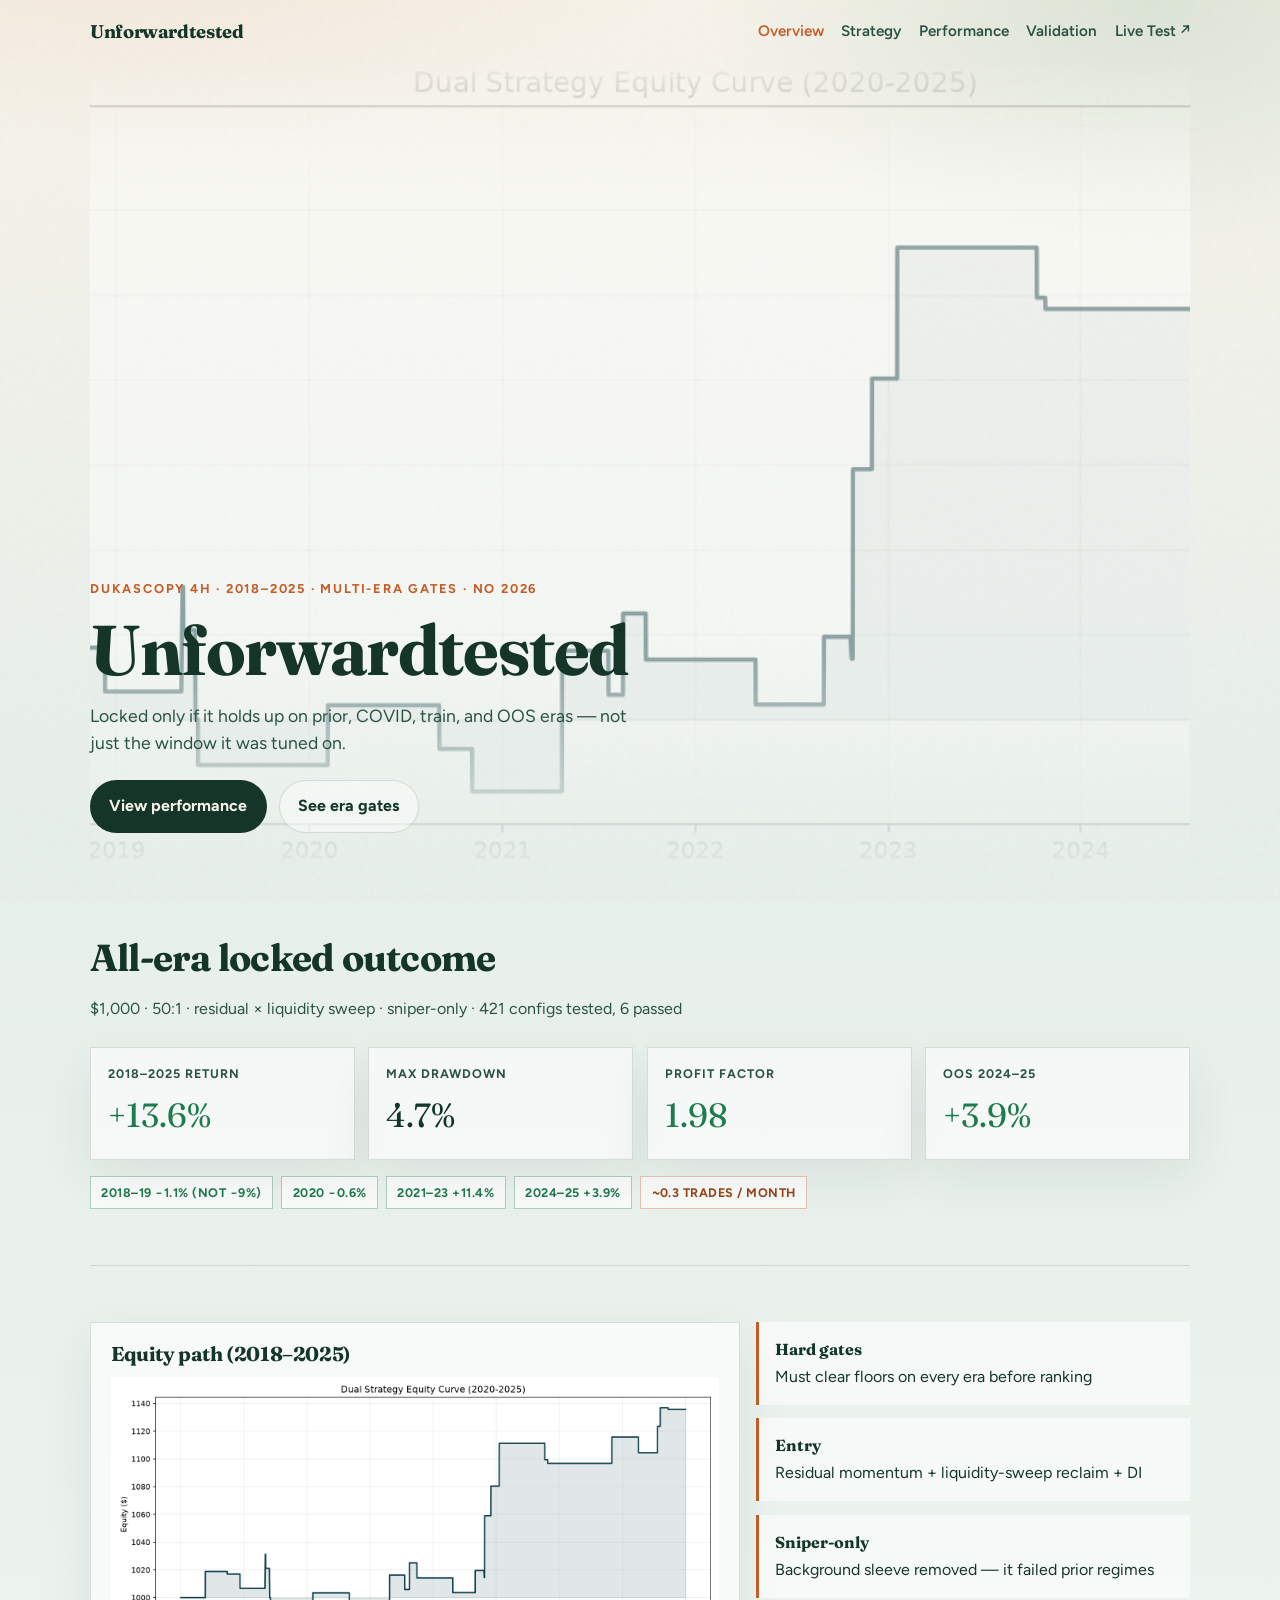
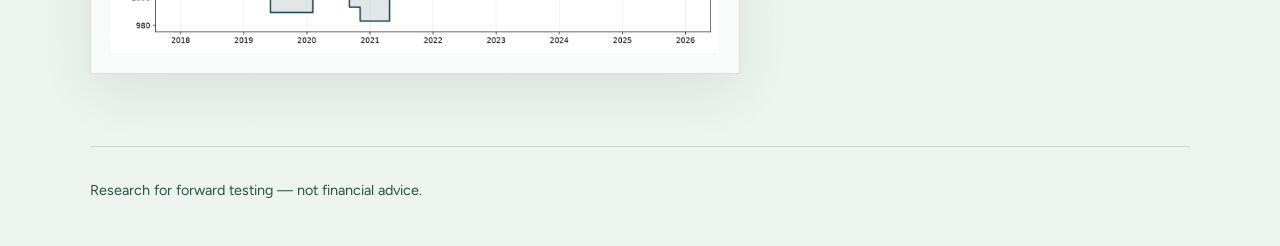
==== commit 668bf006: "feat: live automated paper trading dashboard on GitHub Pages Adds a fully automated, live paper-trad" ====
--- a/docs/index.html
+++ b/docs/index.html
@@ -15,6 +15,7 @@
         <a href="strategy.html">Strategy</a>
         <a href="performance.html">Performance</a>
         <a href="validation.html">Validation</a>
+        <a href="live/index.html">Live Test ↗</a>
       </div>
     </nav>
 
